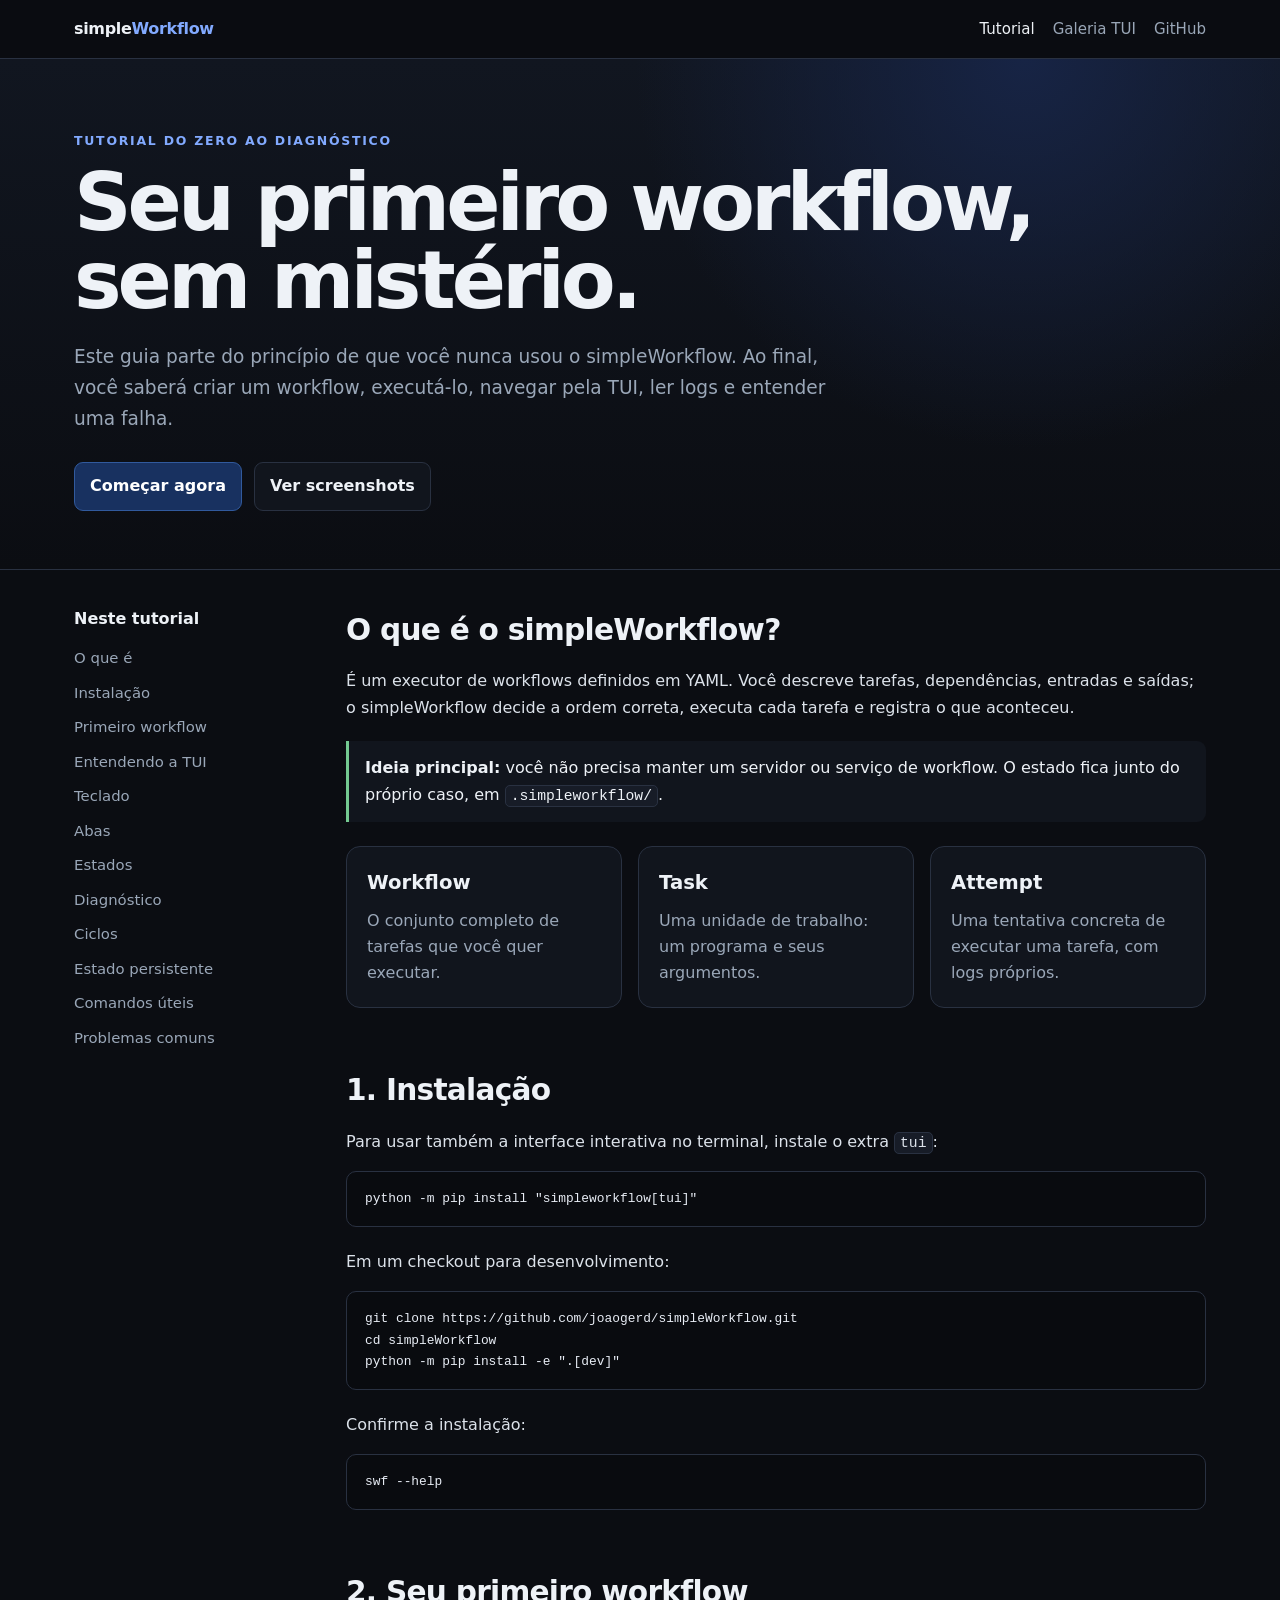
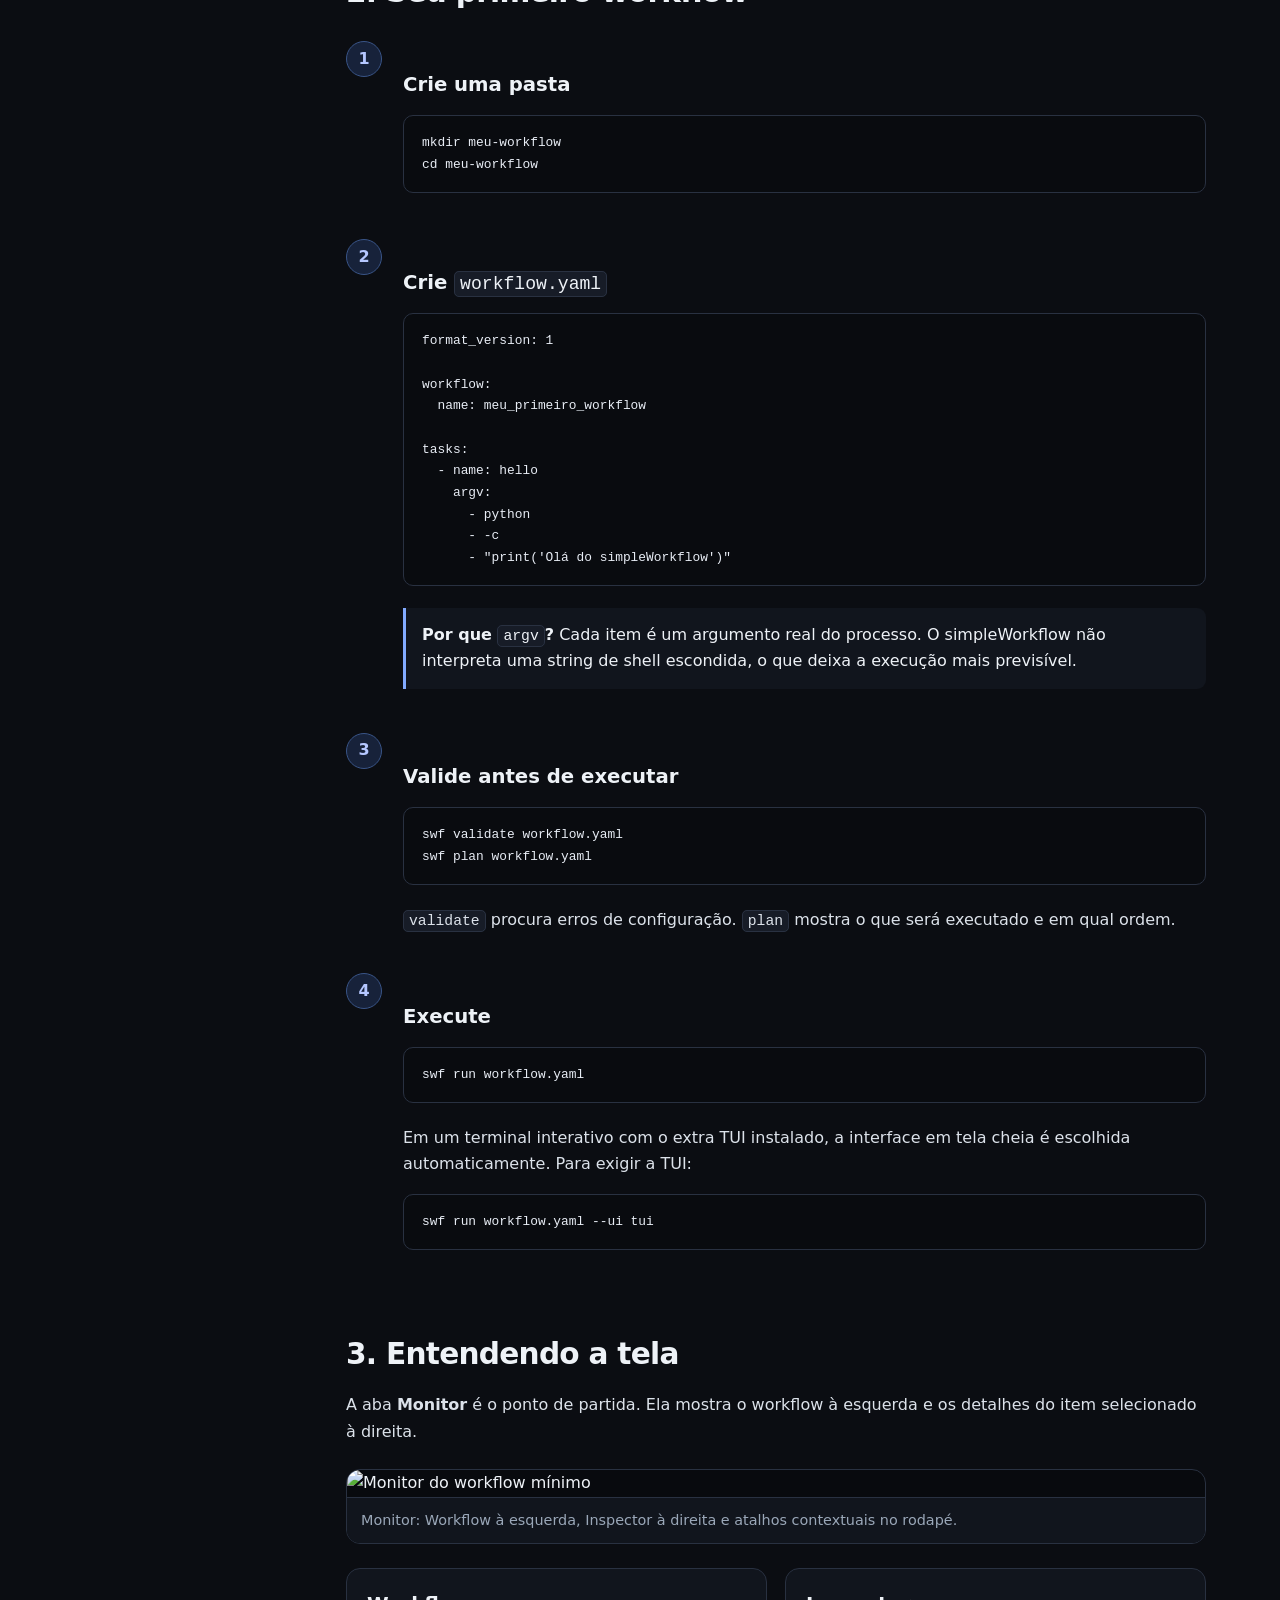
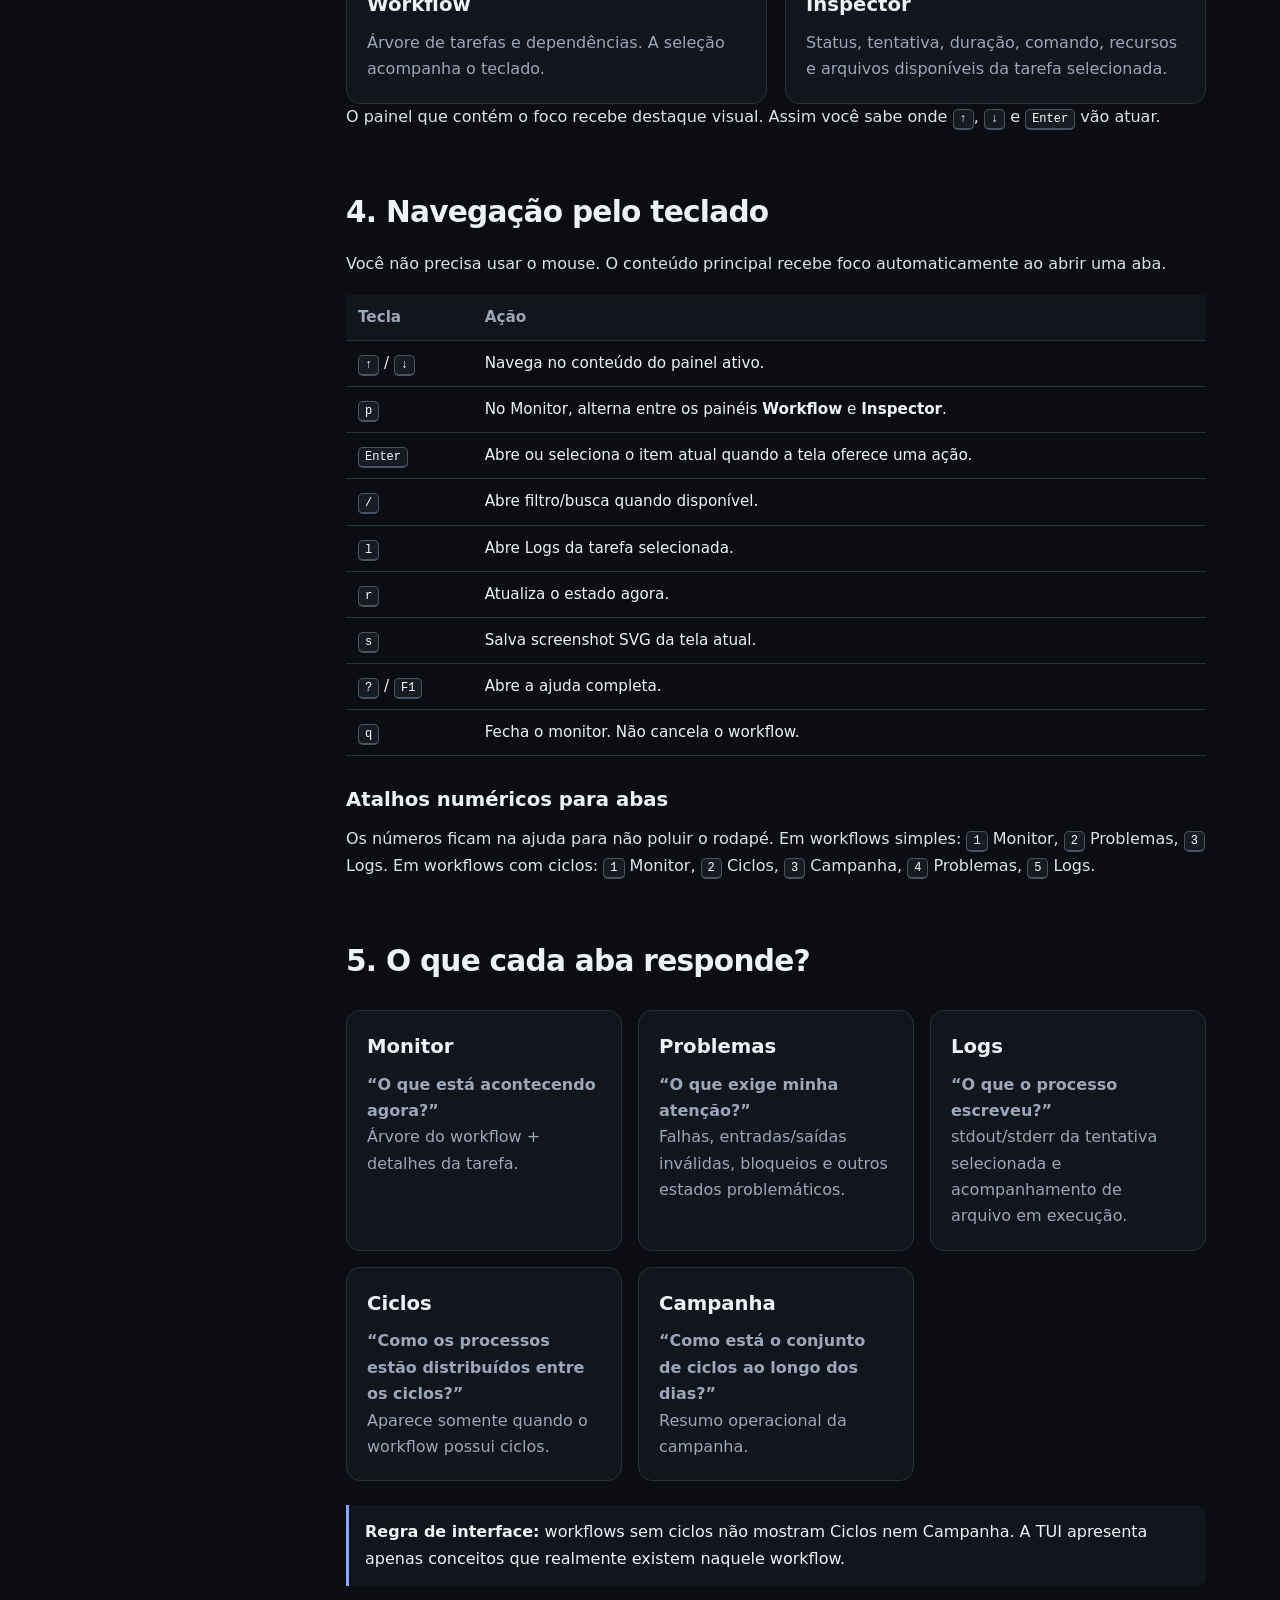
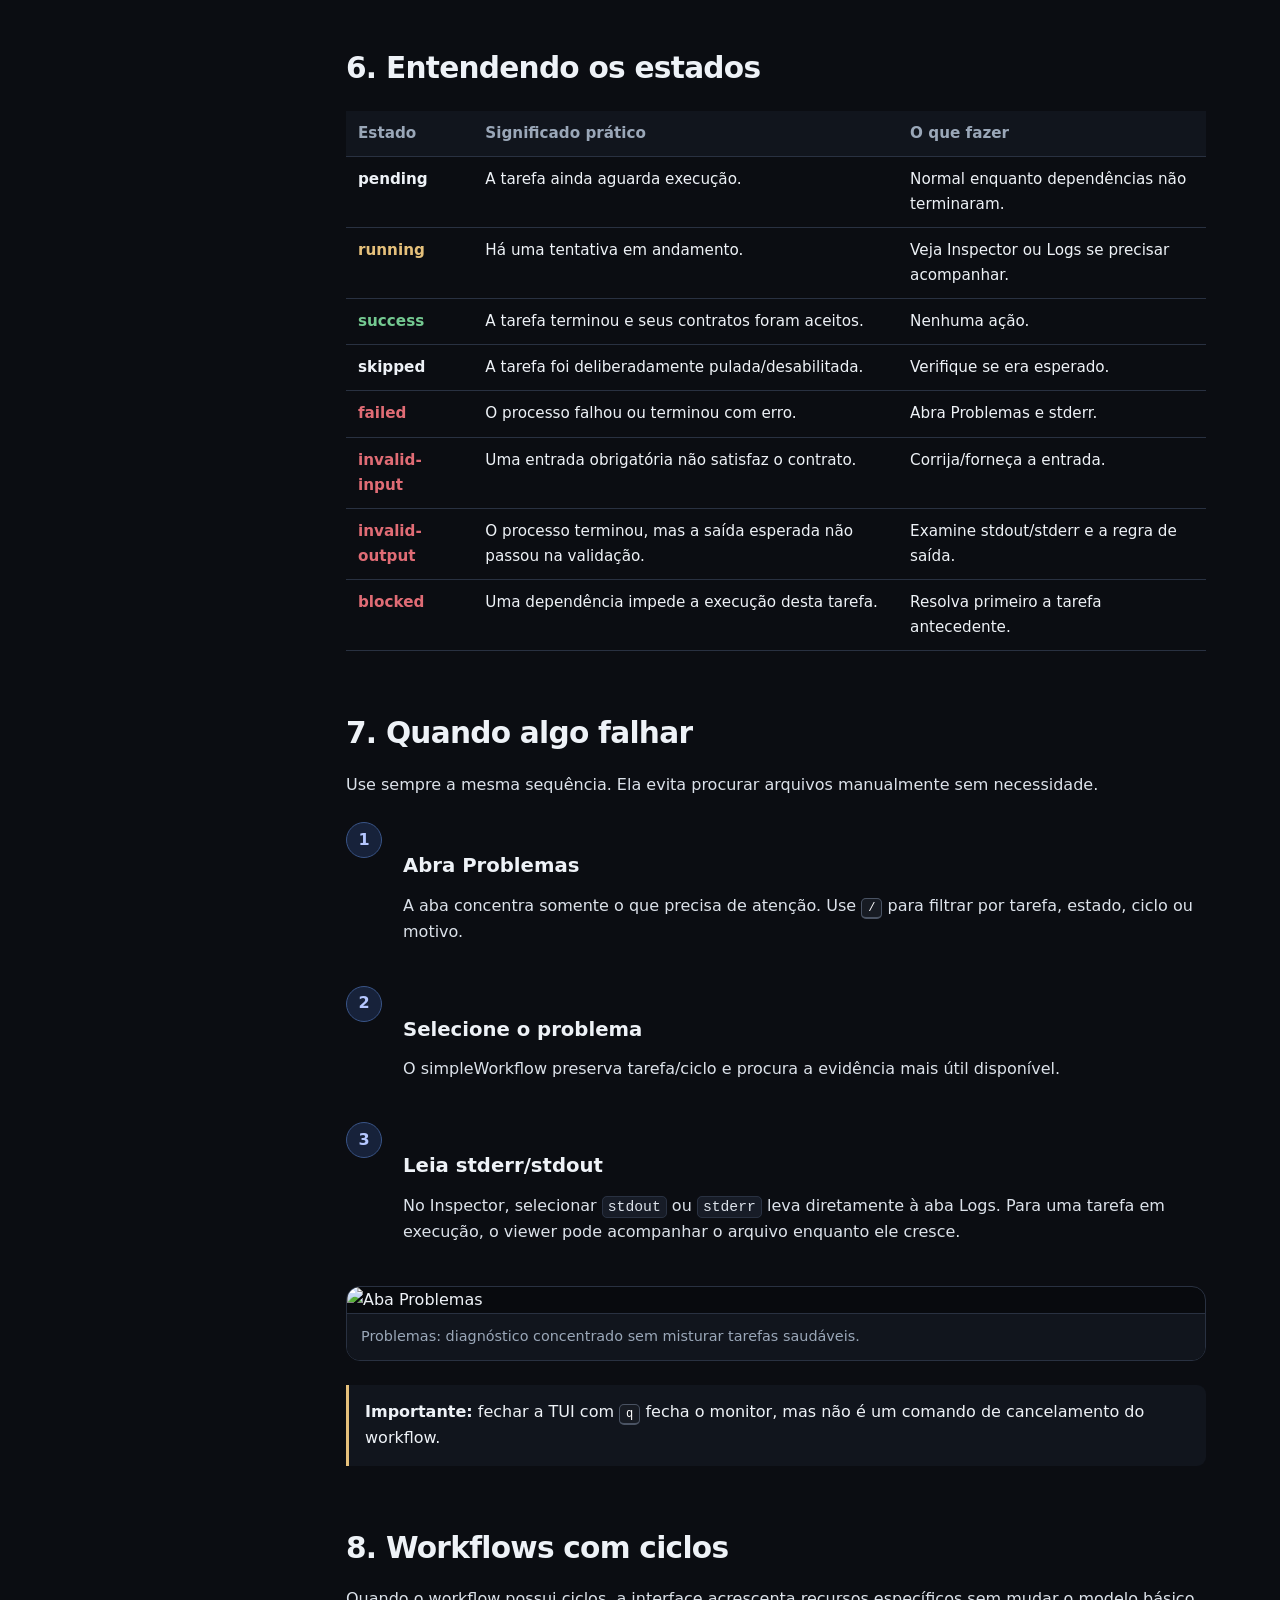
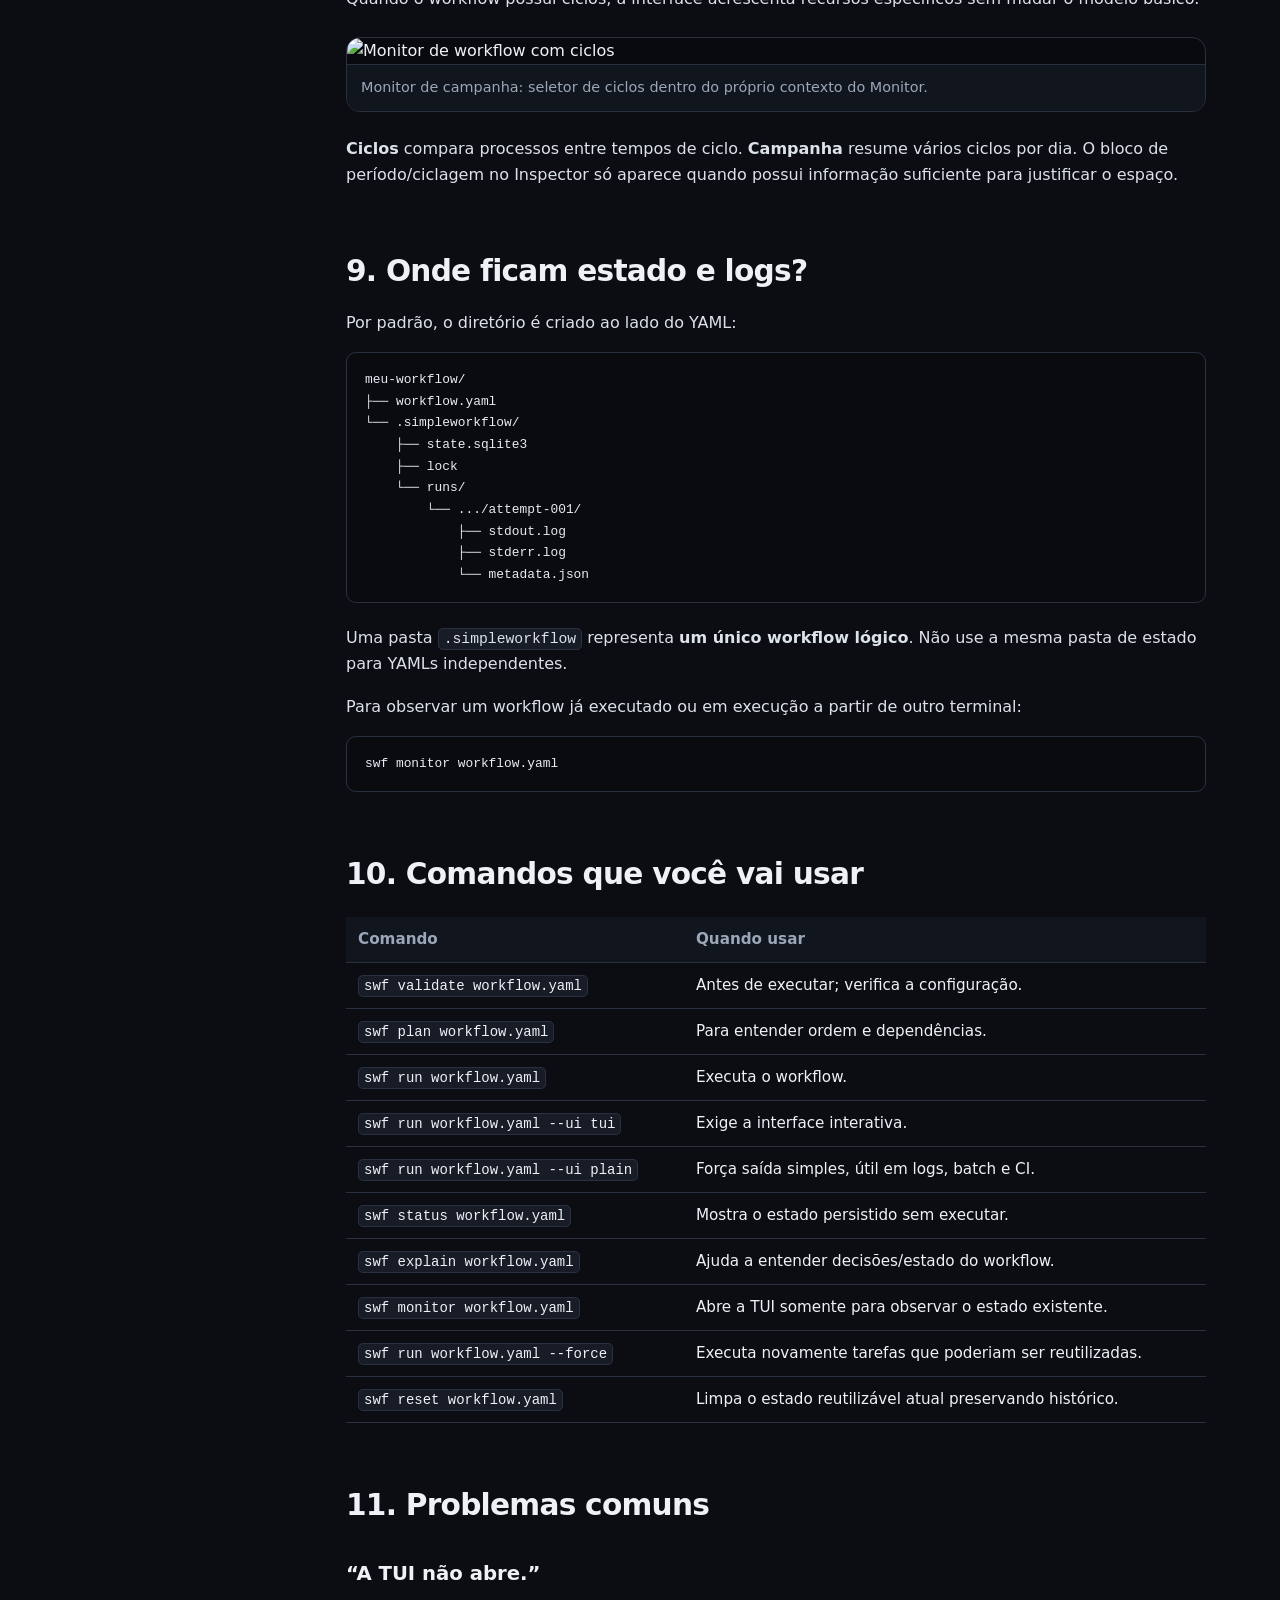
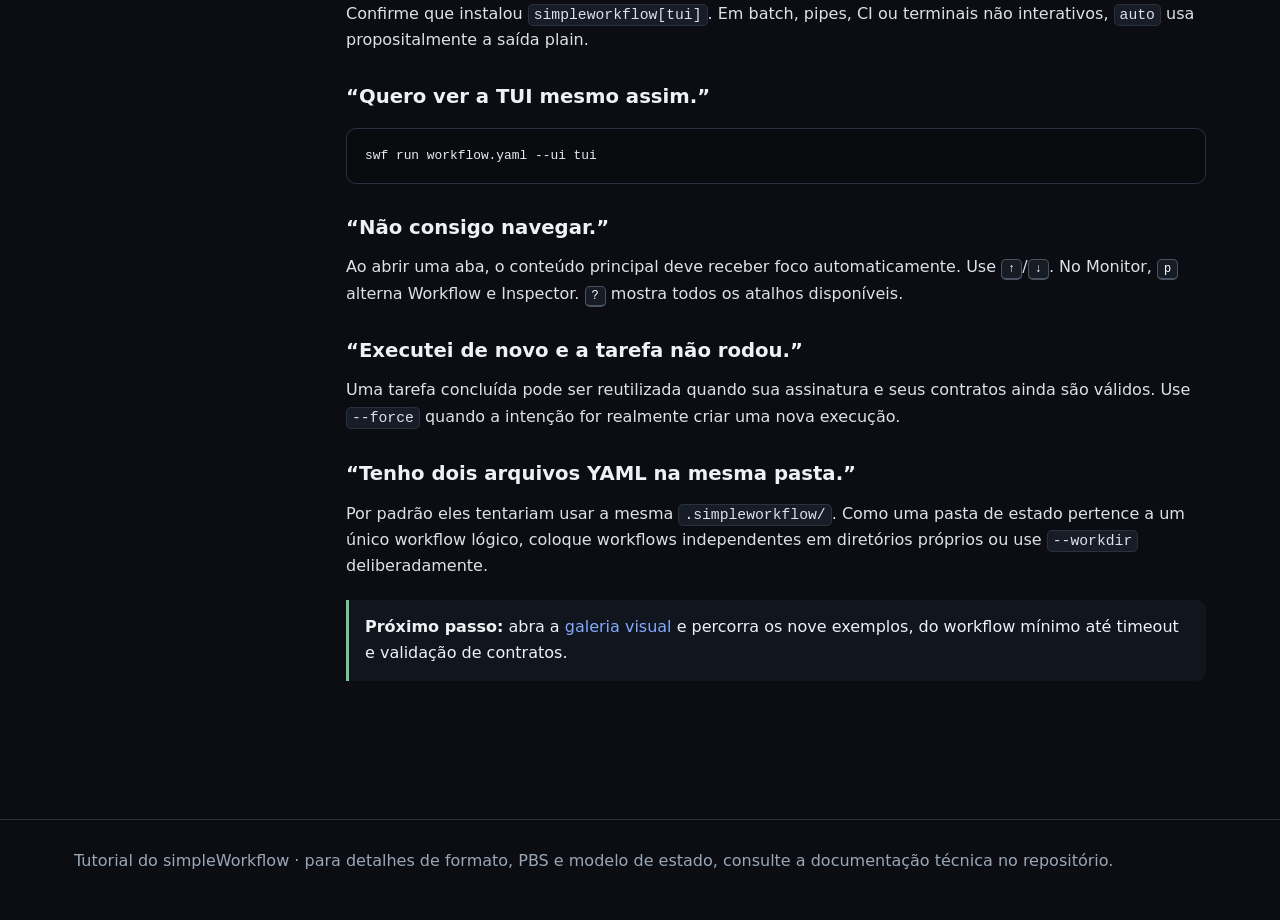
==== docs/tutorial/index.html @ 39079f0e "docs: add beginner friendly HTML tutorial" ====
<!doctype html>
<html lang="pt-BR">
<head>
<meta charset="utf-8"><meta name="viewport" content="width=device-width,initial-scale=1">
<meta name="color-scheme" content="dark">
<title>Tutorial — simpleWorkflow</title>
<link rel="stylesheet" href="../assets/site.css">
</head>
<body>
<nav class="site-nav"><div class="inner">
  <a class="brand" href="../">simple<span>Workflow</span></a>
  <div class="nav-links">
    <a class="active" href="./">Tutorial</a>
    <a href="showcase.html">Galeria TUI</a>
    <a class="optional" href="https://github.com/joaogerd/simpleWorkflow">GitHub</a>
  </div>
</div></nav>
<header class="hero"><div class="inner">
  <div class="eyebrow">Tutorial do zero ao diagnóstico</div>
  <h1>Seu primeiro workflow,<br>sem mistério.</h1>
  <p>Este guia parte do princípio de que você nunca usou o simpleWorkflow. Ao final, você saberá criar um workflow, executá-lo, navegar pela TUI, ler logs e entender uma falha.</p>
  <div class="actions"><a class="button primary" href="#primeiros-passos">Começar agora</a><a class="button" href="showcase.html">Ver screenshots</a></div>
</div></header>
<main><div class="layout">
<aside class="toc">
  <strong>Neste tutorial</strong>
  <a href="#conceito">O que é</a>
  <a href="#instalacao">Instalação</a>
  <a href="#primeiros-passos">Primeiro workflow</a>
  <a href="#tui">Entendendo a TUI</a>
  <a href="#teclado">Teclado</a>
  <a href="#abas">Abas</a>
  <a href="#estados">Estados</a>
  <a href="#diagnostico">Diagnóstico</a>
  <a href="#ciclos">Ciclos</a>
  <a href="#estado">Estado persistente</a>
  <a href="#comandos">Comandos úteis</a>
  <a href="#problemas-comuns">Problemas comuns</a>
</aside>
<article>
<section id="conceito">
<h2>O que é o simpleWorkflow?</h2>
<p>É um executor de workflows definidos em YAML. Você descreve tarefas, dependências, entradas e saídas; o simpleWorkflow decide a ordem correta, executa cada tarefa e registra o que aconteceu.</p>
<div class="callout good"><strong>Ideia principal:</strong> você não precisa manter um servidor ou serviço de workflow. O estado fica junto do próprio caso, em <code>.simpleworkflow/</code>.</div>
<div class="cards">
  <div class="card"><h3>Workflow</h3><p>O conjunto completo de tarefas que você quer executar.</p></div>
  <div class="card"><h3>Task</h3><p>Uma unidade de trabalho: um programa e seus argumentos.</p></div>
  <div class="card"><h3>Attempt</h3><p>Uma tentativa concreta de executar uma tarefa, com logs próprios.</p></div>
</div>
</section>

<section id="instalacao">
<h2>1. Instalação</h2>
<p>Para usar também a interface interativa no terminal, instale o extra <code>tui</code>:</p>
<pre><code>python -m pip install "simpleworkflow[tui]"</code></pre>
<p>Em um checkout para desenvolvimento:</p>
<pre><code>git clone https://github.com/joaogerd/simpleWorkflow.git
cd simpleWorkflow
python -m pip install -e ".[dev]"</code></pre>
<p>Confirme a instalação:</p>
<pre><code>swf --help</code></pre>
</section>

<section id="primeiros-passos">
<h2>2. Seu primeiro workflow</h2>
<div class="step"><div class="step-num">1</div><div><h3>Crie uma pasta</h3><pre><code>mkdir meu-workflow
cd meu-workflow</code></pre></div></div>
<div class="step"><div class="step-num">2</div><div><h3>Crie <code>workflow.yaml</code></h3>
<pre><code>format_version: 1

workflow:
  name: meu_primeiro_workflow

tasks:
  - name: hello
    argv:
      - python
      - -c
      - "print('Olá do simpleWorkflow')"</code></pre>
<div class="callout"><strong>Por que <code>argv</code>?</strong> Cada item é um argumento real do processo. O simpleWorkflow não interpreta uma string de shell escondida, o que deixa a execução mais previsível.</div>
</div></div>
<div class="step"><div class="step-num">3</div><div><h3>Valide antes de executar</h3><pre><code>swf validate workflow.yaml
swf plan workflow.yaml</code></pre><p><code>validate</code> procura erros de configuração. <code>plan</code> mostra o que será executado e em qual ordem.</p></div></div>
<div class="step"><div class="step-num">4</div><div><h3>Execute</h3><pre><code>swf run workflow.yaml</code></pre><p>Em um terminal interativo com o extra TUI instalado, a interface em tela cheia é escolhida automaticamente. Para exigir a TUI:</p><pre><code>swf run workflow.yaml --ui tui</code></pre></div></div>
</section>

<section id="tui">
<h2>3. Entendendo a tela</h2>
<p>A aba <strong>Monitor</strong> é o ponto de partida. Ela mostra o workflow à esquerda e os detalhes do item selecionado à direita.</p>
<figure class="figure"><img src="tui-showcase/01-minimal-monitor.svg" alt="Monitor do workflow mínimo"><figcaption>Monitor: Workflow à esquerda, Inspector à direita e atalhos contextuais no rodapé.</figcaption></figure>
<div class="grid-2">
  <div class="card"><h3>Workflow</h3><p>Árvore de tarefas e dependências. A seleção acompanha o teclado.</p></div>
  <div class="card"><h3>Inspector</h3><p>Status, tentativa, duração, comando, recursos e arquivos disponíveis da tarefa selecionada.</p></div>
</div>
<p>O painel que contém o foco recebe destaque visual. Assim você sabe onde <kbd>↑</kbd>, <kbd>↓</kbd> e <kbd>Enter</kbd> vão atuar.</p>
</section>

<section id="teclado">
<h2>4. Navegação pelo teclado</h2>
<p>Você não precisa usar o mouse. O conteúdo principal recebe foco automaticamente ao abrir uma aba.</p>
<table>
<thead><tr><th>Tecla</th><th>Ação</th></tr></thead>
<tbody>
<tr><td><kbd>↑</kbd> / <kbd>↓</kbd></td><td>Navega no conteúdo do painel ativo.</td></tr>
<tr><td><kbd>p</kbd></td><td>No Monitor, alterna entre os painéis <strong>Workflow</strong> e <strong>Inspector</strong>.</td></tr>
<tr><td><kbd>Enter</kbd></td><td>Abre ou seleciona o item atual quando a tela oferece uma ação.</td></tr>
<tr><td><kbd>/</kbd></td><td>Abre filtro/busca quando disponível.</td></tr>
<tr><td><kbd>l</kbd></td><td>Abre Logs da tarefa selecionada.</td></tr>
<tr><td><kbd>r</kbd></td><td>Atualiza o estado agora.</td></tr>
<tr><td><kbd>s</kbd></td><td>Salva screenshot SVG da tela atual.</td></tr>
<tr><td><kbd>?</kbd> / <kbd>F1</kbd></td><td>Abre a ajuda completa.</td></tr>
<tr><td><kbd>q</kbd></td><td>Fecha o monitor. Não cancela o workflow.</td></tr>
</tbody></table>
<h3>Atalhos numéricos para abas</h3>
<p>Os números ficam na ajuda para não poluir o rodapé. Em workflows simples: <kbd>1</kbd> Monitor, <kbd>2</kbd> Problemas, <kbd>3</kbd> Logs. Em workflows com ciclos: <kbd>1</kbd> Monitor, <kbd>2</kbd> Ciclos, <kbd>3</kbd> Campanha, <kbd>4</kbd> Problemas, <kbd>5</kbd> Logs.</p>
</section>

<section id="abas">
<h2>5. O que cada aba responde?</h2>
<div class="cards">
<div class="card"><h3>Monitor</h3><p><strong>“O que está acontecendo agora?”</strong><br>Árvore do workflow + detalhes da tarefa.</p></div>
<div class="card"><h3>Problemas</h3><p><strong>“O que exige minha atenção?”</strong><br>Falhas, entradas/saídas inválidas, bloqueios e outros estados problemáticos.</p></div>
<div class="card"><h3>Logs</h3><p><strong>“O que o processo escreveu?”</strong><br>stdout/stderr da tentativa selecionada e acompanhamento de arquivo em execução.</p></div>
<div class="card"><h3>Ciclos</h3><p><strong>“Como os processos estão distribuídos entre os ciclos?”</strong><br>Aparece somente quando o workflow possui ciclos.</p></div>
<div class="card"><h3>Campanha</h3><p><strong>“Como está o conjunto de ciclos ao longo dos dias?”</strong><br>Resumo operacional da campanha.</p></div>
</div>
<div class="callout"><strong>Regra de interface:</strong> workflows sem ciclos não mostram Ciclos nem Campanha. A TUI apresenta apenas conceitos que realmente existem naquele workflow.</div>
</section>

<section id="estados">
<h2>6. Entendendo os estados</h2>
<table><thead><tr><th>Estado</th><th>Significado prático</th><th>O que fazer</th></tr></thead><tbody>
<tr><td><span class="status">pending</span></td><td>A tarefa ainda aguarda execução.</td><td>Normal enquanto dependências não terminaram.</td></tr>
<tr><td><span class="status warning">running</span></td><td>Há uma tentativa em andamento.</td><td>Veja Inspector ou Logs se precisar acompanhar.</td></tr>
<tr><td><span class="status success">success</span></td><td>A tarefa terminou e seus contratos foram aceitos.</td><td>Nenhuma ação.</td></tr>
<tr><td><span class="status">skipped</span></td><td>A tarefa foi deliberadamente pulada/desabilitada.</td><td>Verifique se era esperado.</td></tr>
<tr><td><span class="status failure">failed</span></td><td>O processo falhou ou terminou com erro.</td><td>Abra Problemas e stderr.</td></tr>
<tr><td><span class="status failure">invalid-input</span></td><td>Uma entrada obrigatória não satisfaz o contrato.</td><td>Corrija/forneça a entrada.</td></tr>
<tr><td><span class="status failure">invalid-output</span></td><td>O processo terminou, mas a saída esperada não passou na validação.</td><td>Examine stdout/stderr e a regra de saída.</td></tr>
<tr><td><span class="status failure">blocked</span></td><td>Uma dependência impede a execução desta tarefa.</td><td>Resolva primeiro a tarefa antecedente.</td></tr>
</tbody></table>
</section>

<section id="diagnostico">
<h2>7. Quando algo falhar</h2>
<p>Use sempre a mesma sequência. Ela evita procurar arquivos manualmente sem necessidade.</p>
<div class="step"><div class="step-num">1</div><div><h3>Abra Problemas</h3><p>A aba concentra somente o que precisa de atenção. Use <kbd>/</kbd> para filtrar por tarefa, estado, ciclo ou motivo.</p></div></div>
<div class="step"><div class="step-num">2</div><div><h3>Selecione o problema</h3><p>O simpleWorkflow preserva tarefa/ciclo e procura a evidência mais útil disponível.</p></div></div>
<div class="step"><div class="step-num">3</div><div><h3>Leia stderr/stdout</h3><p>No Inspector, selecionar <code>stdout</code> ou <code>stderr</code> leva diretamente à aba Logs. Para uma tarefa em execução, o viewer pode acompanhar o arquivo enquanto ele cresce.</p></div></div>
<figure class="figure"><img src="tui-showcase/05-problems-problems.svg" alt="Aba Problemas"><figcaption>Problemas: diagnóstico concentrado sem misturar tarefas saudáveis.</figcaption></figure>
<div class="callout warn"><strong>Importante:</strong> fechar a TUI com <kbd>q</kbd> fecha o monitor, mas não é um comando de cancelamento do workflow.</div>
</section>

<section id="ciclos">
<h2>8. Workflows com ciclos</h2>
<p>Quando o workflow possui ciclos, a interface acrescenta recursos específicos sem mudar o modelo básico.</p>
<figure class="figure"><img src="tui-showcase/04-campaign-monitor.svg" alt="Monitor de workflow com ciclos"><figcaption>Monitor de campanha: seletor de ciclos dentro do próprio contexto do Monitor.</figcaption></figure>
<p><strong>Ciclos</strong> compara processos entre tempos de ciclo. <strong>Campanha</strong> resume vários ciclos por dia. O bloco de período/ciclagem no Inspector só aparece quando possui informação suficiente para justificar o espaço.</p>
</section>

<section id="estado">
<h2>9. Onde ficam estado e logs?</h2>
<p>Por padrão, o diretório é criado ao lado do YAML:</p>
<pre><code>meu-workflow/
├── workflow.yaml
└── .simpleworkflow/
    ├── state.sqlite3
    ├── lock
    └── runs/
        └── .../attempt-001/
            ├── stdout.log
            ├── stderr.log
            └── metadata.json</code></pre>
<p>Uma pasta <code>.simpleworkflow</code> representa <strong>um único workflow lógico</strong>. Não use a mesma pasta de estado para YAMLs independentes.</p>
<p>Para observar um workflow já executado ou em execução a partir de outro terminal:</p>
<pre><code>swf monitor workflow.yaml</code></pre>
</section>

<section id="comandos">
<h2>10. Comandos que você vai usar</h2>
<table><thead><tr><th>Comando</th><th>Quando usar</th></tr></thead><tbody>
<tr><td><code>swf validate workflow.yaml</code></td><td>Antes de executar; verifica a configuração.</td></tr>
<tr><td><code>swf plan workflow.yaml</code></td><td>Para entender ordem e dependências.</td></tr>
<tr><td><code>swf run workflow.yaml</code></td><td>Executa o workflow.</td></tr>
<tr><td><code>swf run workflow.yaml --ui tui</code></td><td>Exige a interface interativa.</td></tr>
<tr><td><code>swf run workflow.yaml --ui plain</code></td><td>Força saída simples, útil em logs, batch e CI.</td></tr>
<tr><td><code>swf status workflow.yaml</code></td><td>Mostra o estado persistido sem executar.</td></tr>
<tr><td><code>swf explain workflow.yaml</code></td><td>Ajuda a entender decisões/estado do workflow.</td></tr>
<tr><td><code>swf monitor workflow.yaml</code></td><td>Abre a TUI somente para observar o estado existente.</td></tr>
<tr><td><code>swf run workflow.yaml --force</code></td><td>Executa novamente tarefas que poderiam ser reutilizadas.</td></tr>
<tr><td><code>swf reset workflow.yaml</code></td><td>Limpa o estado reutilizável atual preservando histórico.</td></tr>
</tbody></table>
</section>

<section id="problemas-comuns">
<h2>11. Problemas comuns</h2>
<h3>“A TUI não abre.”</h3>
<p>Confirme que instalou <code>simpleworkflow[tui]</code>. Em batch, pipes, CI ou terminais não interativos, <code>auto</code> usa propositalmente a saída plain.</p>
<h3>“Quero ver a TUI mesmo assim.”</h3>
<pre><code>swf run workflow.yaml --ui tui</code></pre>
<h3>“Não consigo navegar.”</h3>
<p>Ao abrir uma aba, o conteúdo principal deve receber foco automaticamente. Use <kbd>↑</kbd>/<kbd>↓</kbd>. No Monitor, <kbd>p</kbd> alterna Workflow e Inspector. <kbd>?</kbd> mostra todos os atalhos disponíveis.</p>
<h3>“Executei de novo e a tarefa não rodou.”</h3>
<p>Uma tarefa concluída pode ser reutilizada quando sua assinatura e seus contratos ainda são válidos. Use <code>--force</code> quando a intenção for realmente criar uma nova execução.</p>
<h3>“Tenho dois arquivos YAML na mesma pasta.”</h3>
<p>Por padrão eles tentariam usar a mesma <code>.simpleworkflow/</code>. Como uma pasta de estado pertence a um único workflow lógico, coloque workflows independentes em diretórios próprios ou use <code>--workdir</code> deliberadamente.</p>
<div class="callout good"><strong>Próximo passo:</strong> abra a <a href="showcase.html">galeria visual</a> e percorra os nove exemplos, do workflow mínimo até timeout e validação de contratos.</div>
</section>
</article>
</div></main>
<footer><div class="inner">Tutorial do simpleWorkflow · para detalhes de formato, PBS e modelo de estado, consulte a documentação técnica no repositório.</div></footer>
</body></html>
---- docs/assets/site.css ----
:root{
  --bg:#0b0d12;--surface:#11151d;--surface-2:#171c27;--line:#293141;
  --text:#eef2f7;--muted:#9aa7b8;--accent:#82aaff;--accent-2:#b5c7ff;
  --good:#74c991;--warn:#e5c07b;--bad:#e06c75;--code:#090b0f;
  --max:1180px;--radius:14px;
}
*{box-sizing:border-box}
html{scroll-behavior:smooth}
body{margin:0;background:var(--bg);color:var(--text);font:16px/1.65 system-ui,-apple-system,BlinkMacSystemFont,"Segoe UI",sans-serif}
a{color:var(--accent);text-decoration:none}a:hover{text-decoration:underline}
.site-nav{position:sticky;top:0;z-index:20;border-bottom:1px solid var(--line);background:rgba(11,13,18,.94);backdrop-filter:blur(12px)}
.site-nav .inner{max-width:var(--max);margin:auto;min-height:58px;padding:0 24px;display:flex;align-items:center;gap:24px}
.brand{font-weight:800;color:var(--text);letter-spacing:-.02em}.brand span{color:var(--accent)}
.nav-links{display:flex;gap:18px;margin-left:auto}.nav-links a{color:var(--muted);font-size:.94rem}.nav-links a.active,.nav-links a:hover{color:var(--text);text-decoration:none}
.hero{border-bottom:1px solid var(--line);background:radial-gradient(circle at 80% 0%,#172445 0,transparent 34%),linear-gradient(180deg,#111620,var(--bg))}
.hero .inner{max-width:var(--max);margin:auto;padding:72px 24px 58px}
.eyebrow{text-transform:uppercase;letter-spacing:.14em;color:var(--accent);font-weight:750;font-size:.78rem}
h1{font-size:clamp(2.45rem,7vw,5rem);line-height:.98;letter-spacing:-.05em;margin:12px 0 22px}
.hero p{max-width:790px;font-size:1.16rem;color:var(--muted);margin:0}
.actions{display:flex;gap:12px;flex-wrap:wrap;margin-top:28px}
.button{display:inline-block;padding:10px 15px;border-radius:9px;border:1px solid var(--line);background:var(--surface);color:var(--text);font-weight:650}
.button.primary{background:#183160;border-color:#315a9d;color:#fff}.button:hover{text-decoration:none;filter:brightness(1.08)}
main{max-width:var(--max);margin:auto;padding:36px 24px 80px}
.layout{display:grid;grid-template-columns:230px minmax(0,1fr);gap:42px}
.toc{position:sticky;top:82px;align-self:start}.toc strong{display:block;margin-bottom:9px}.toc a{display:block;color:var(--muted);padding:5px 0;font-size:.93rem}.toc a:hover{color:var(--text);text-decoration:none}
article{min-width:0}article section{scroll-margin-top:80px;margin-bottom:58px}
h2{font-size:1.85rem;letter-spacing:-.025em;margin:0 0 14px}h3{font-size:1.23rem;margin:28px 0 10px}
p{margin:0 0 16px;color:#dce2ea}.muted{color:var(--muted)}
.cards{display:grid;grid-template-columns:repeat(auto-fit,minmax(240px,1fr));gap:16px;margin:24px 0}
.card{border:1px solid var(--line);background:var(--surface);border-radius:var(--radius);padding:20px}.card h3{margin:0 0 8px}.card p{color:var(--muted);margin:0}
.step{display:grid;grid-template-columns:42px 1fr;gap:15px;margin:24px 0}.step-num{width:36px;height:36px;border:1px solid #395487;background:#17223a;border-radius:50%;display:grid;place-items:center;font-weight:800;color:var(--accent-2)}
pre{margin:14px 0 22px;background:var(--code);border:1px solid var(--line);border-radius:10px;padding:16px 18px;overflow:auto;color:#e8edf5;font:14px/1.55 ui-monospace,SFMono-Regular,Menlo,Consolas,monospace}
code{background:var(--surface-2);border:1px solid var(--line);border-radius:5px;padding:2px 5px;font: .92em ui-monospace,SFMono-Regular,Menlo,Consolas,monospace}pre code{background:none;border:0;padding:0}
.callout{border-left:3px solid var(--accent);background:var(--surface);padding:14px 16px;border-radius:0 9px 9px 0;margin:20px 0}.callout.warn{border-left-color:var(--warn)}.callout.good{border-left-color:var(--good)}
table{border-collapse:collapse;width:100%;margin:18px 0 26px;font-size:.95rem}th,td{border-bottom:1px solid var(--line);padding:10px 12px;text-align:left;vertical-align:top}th{color:var(--muted);font-weight:650;background:var(--surface)}
kbd{font:12px ui-monospace,SFMono-Regular,Menlo,monospace;border:1px solid #4a5363;border-bottom-width:2px;border-radius:5px;background:#171b23;color:#fff;padding:2px 6px;white-space:nowrap}
.figure{border:1px solid var(--line);background:#080a0e;border-radius:var(--radius);overflow:hidden;margin:24px 0}.figure img{display:block;width:100%;height:auto}.figure figcaption{border-top:1px solid var(--line);padding:11px 14px;color:var(--muted);font-size:.9rem;background:var(--surface)}
.grid-2{display:grid;grid-template-columns:repeat(2,minmax(0,1fr));gap:18px}
.status{font-weight:700}.success{color:var(--good)}.warning{color:var(--warn)}.failure{color:var(--bad)}
footer{border-top:1px solid var(--line);color:var(--muted)}footer .inner{max-width:var(--max);margin:auto;padding:28px 24px 46px}
.shots{display:grid;grid-template-columns:repeat(auto-fit,minmax(min(100%,520px),1fr));gap:20px}.shot{margin:0;border:1px solid var(--line);background:var(--surface);border-radius:var(--radius);overflow:hidden}.shot img{display:block;width:100%;height:auto}.shot figcaption{display:flex;justify-content:space-between;gap:10px;border-top:1px solid var(--line);padding:11px 13px;color:var(--muted)}.case{padding:34px 0;border-bottom:1px solid var(--line)}.case-heading{display:flex;gap:15px;align-items:flex-start;margin-bottom:20px}.case-number{min-width:42px;height:42px;border:1px solid var(--line);border-radius:10px;display:grid;place-items:center;background:var(--surface);color:var(--accent-2);font-weight:800}
@media(max-width:820px){.layout{grid-template-columns:1fr}.toc{position:static;border-bottom:1px solid var(--line);padding-bottom:24px}.grid-2{grid-template-columns:1fr}.nav-links{gap:10px}.site-nav .inner{padding:0 16px}.hero .inner,main{padding-left:18px;padding-right:18px}}
@media(max-width:570px){.nav-links a.optional{display:none}h1{font-size:2.7rem}.hero .inner{padding-top:52px}.shot figcaption{flex-direction:column}}
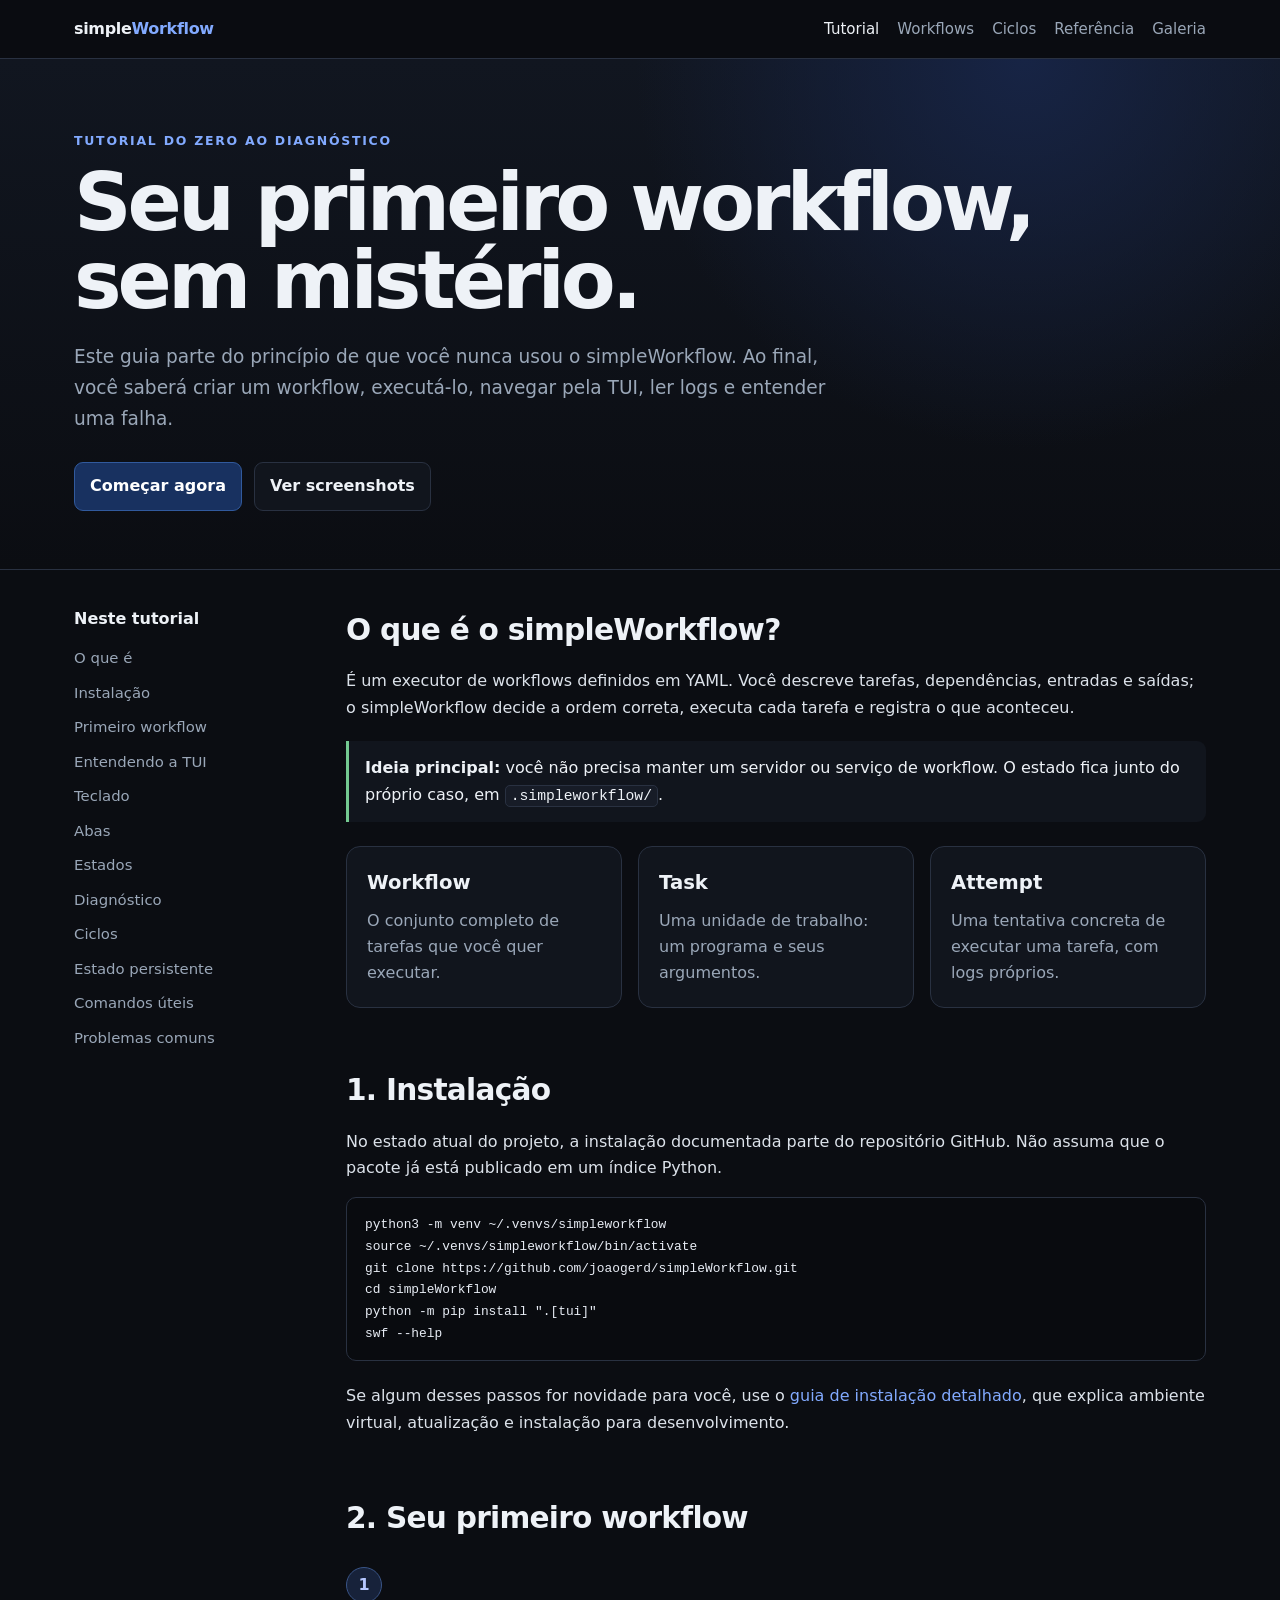
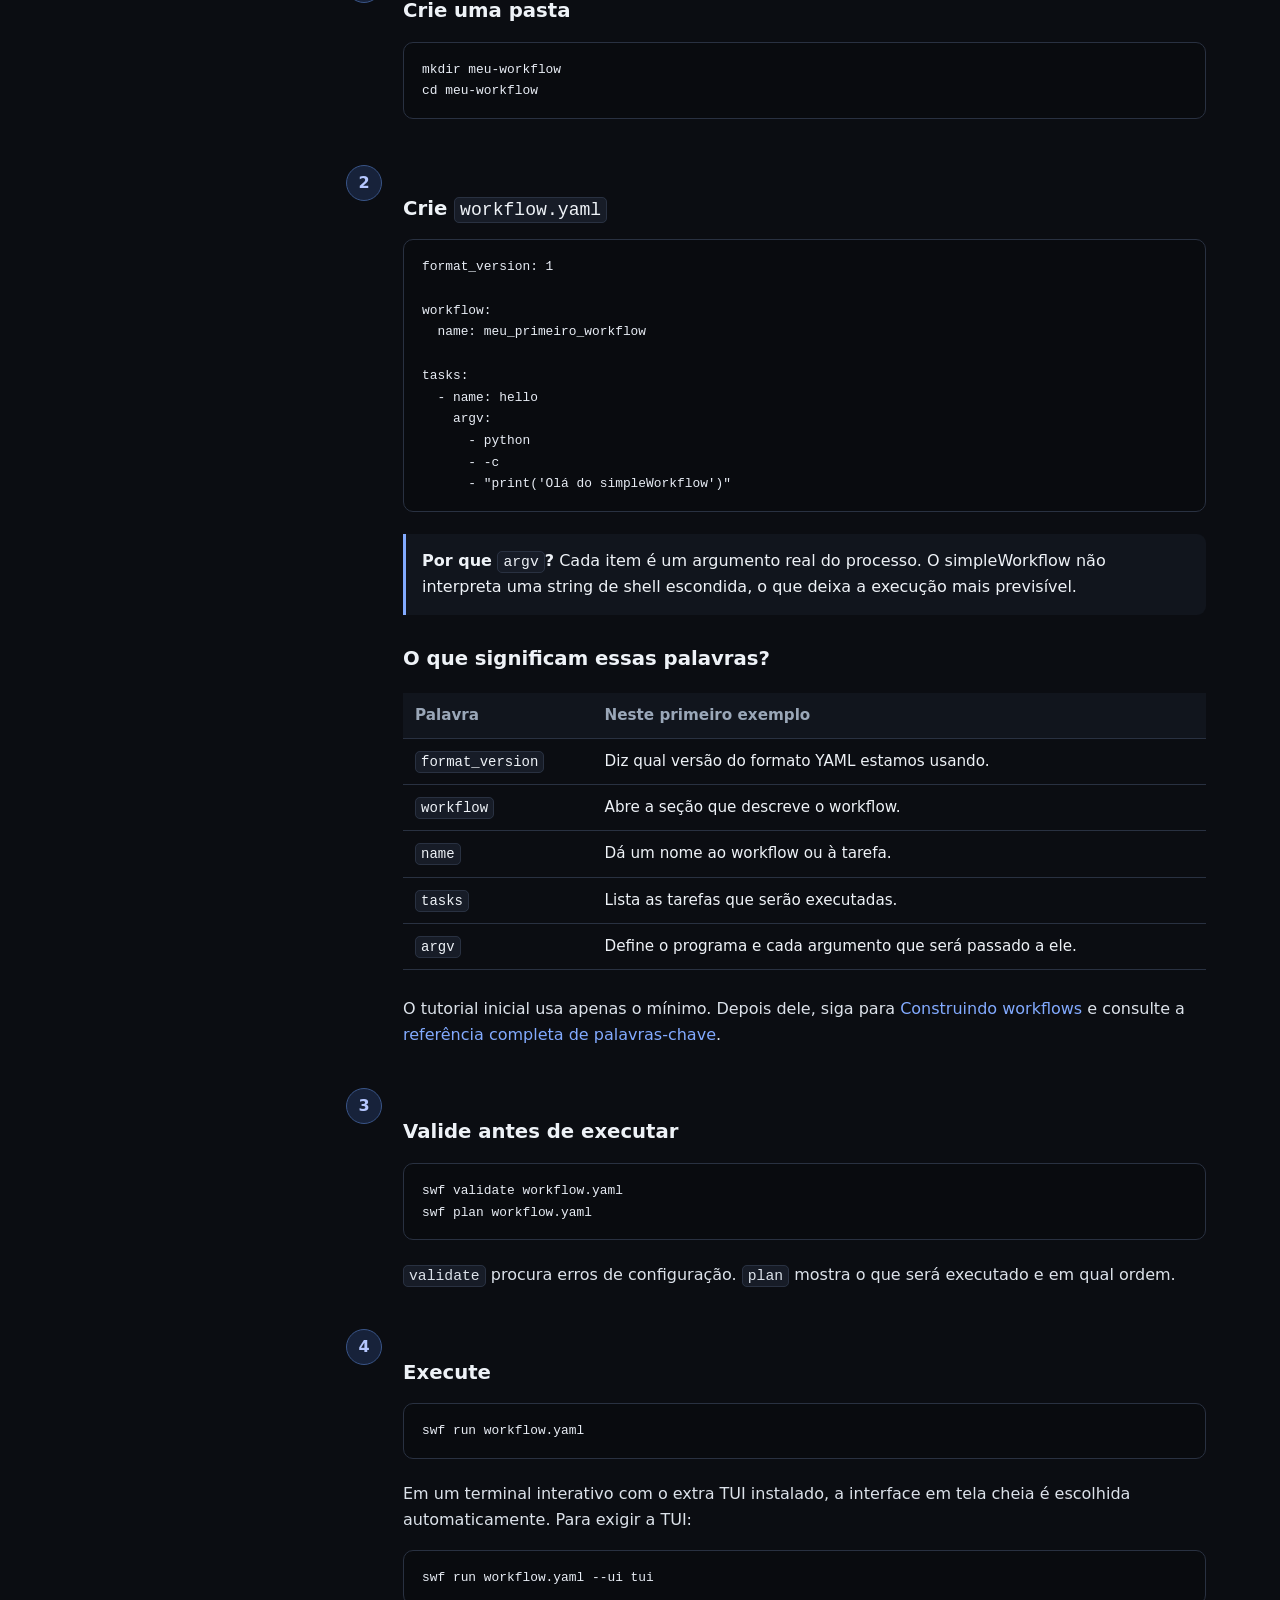
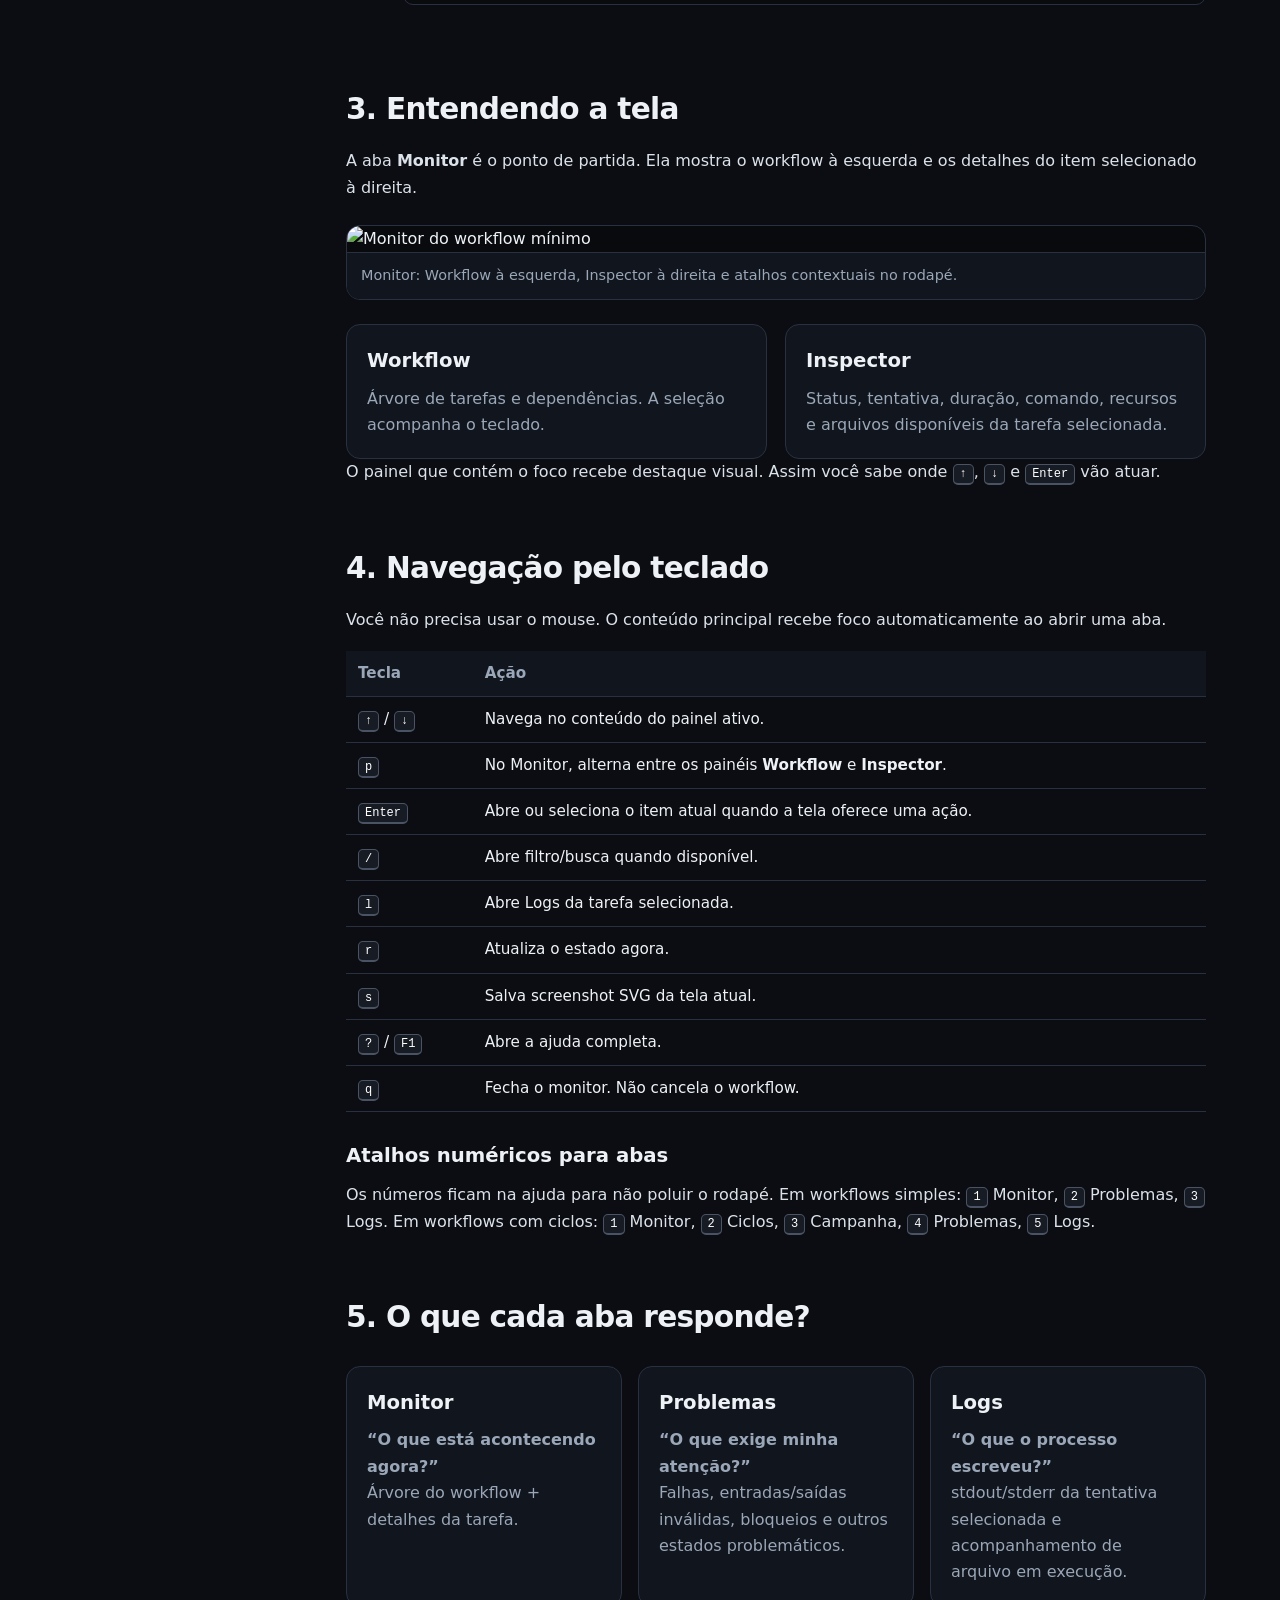
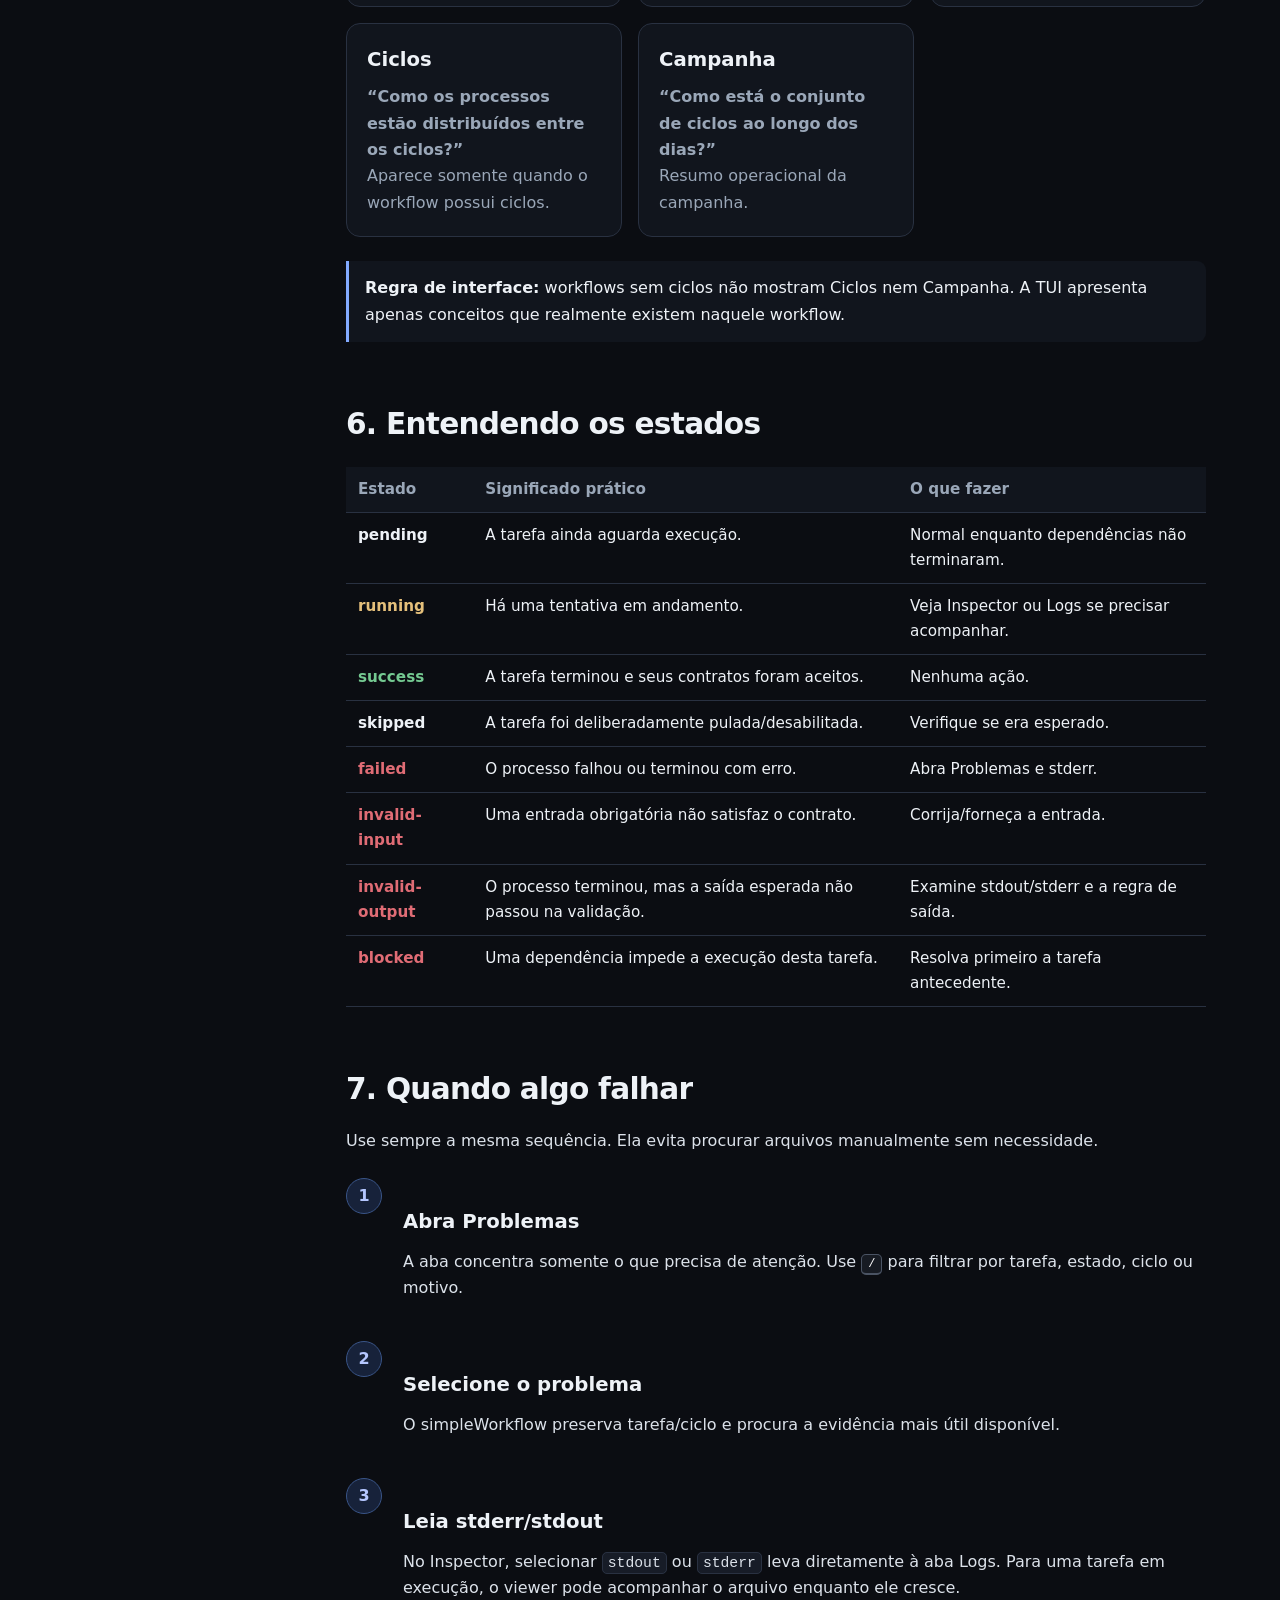
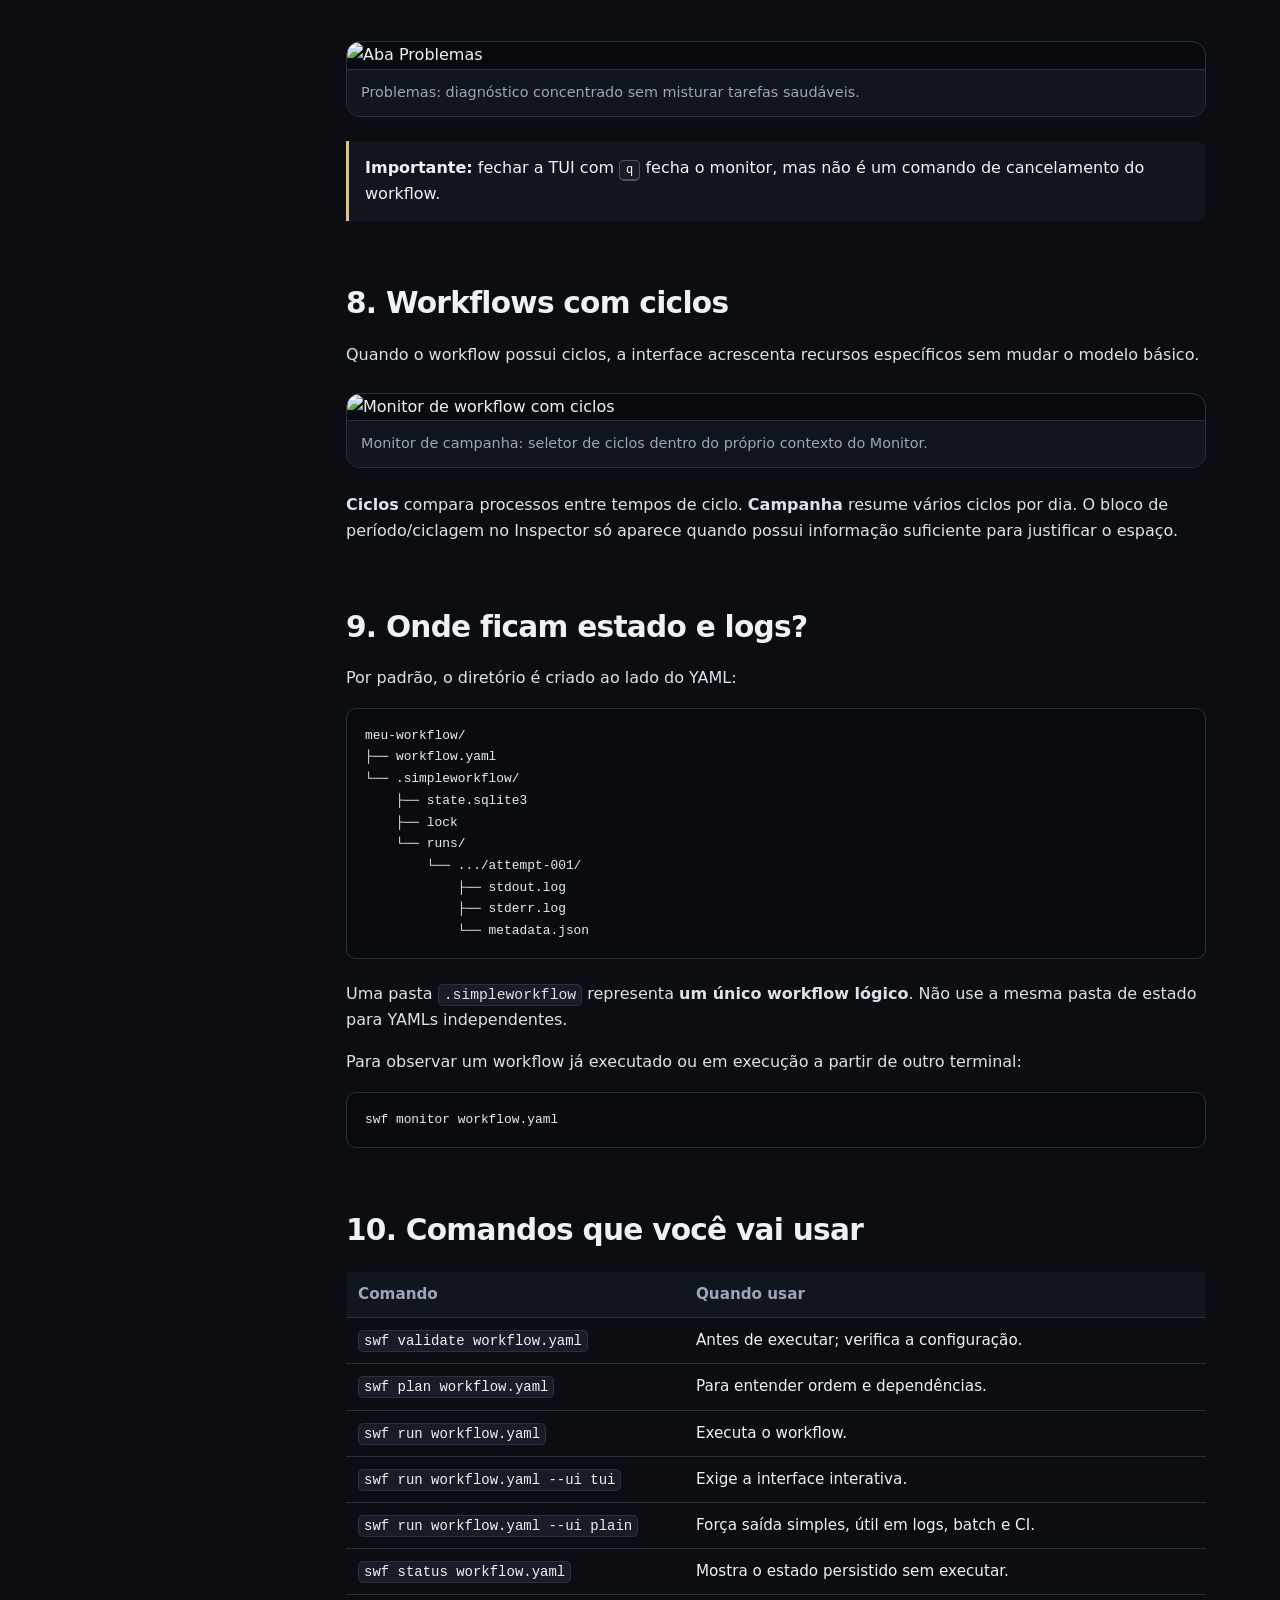
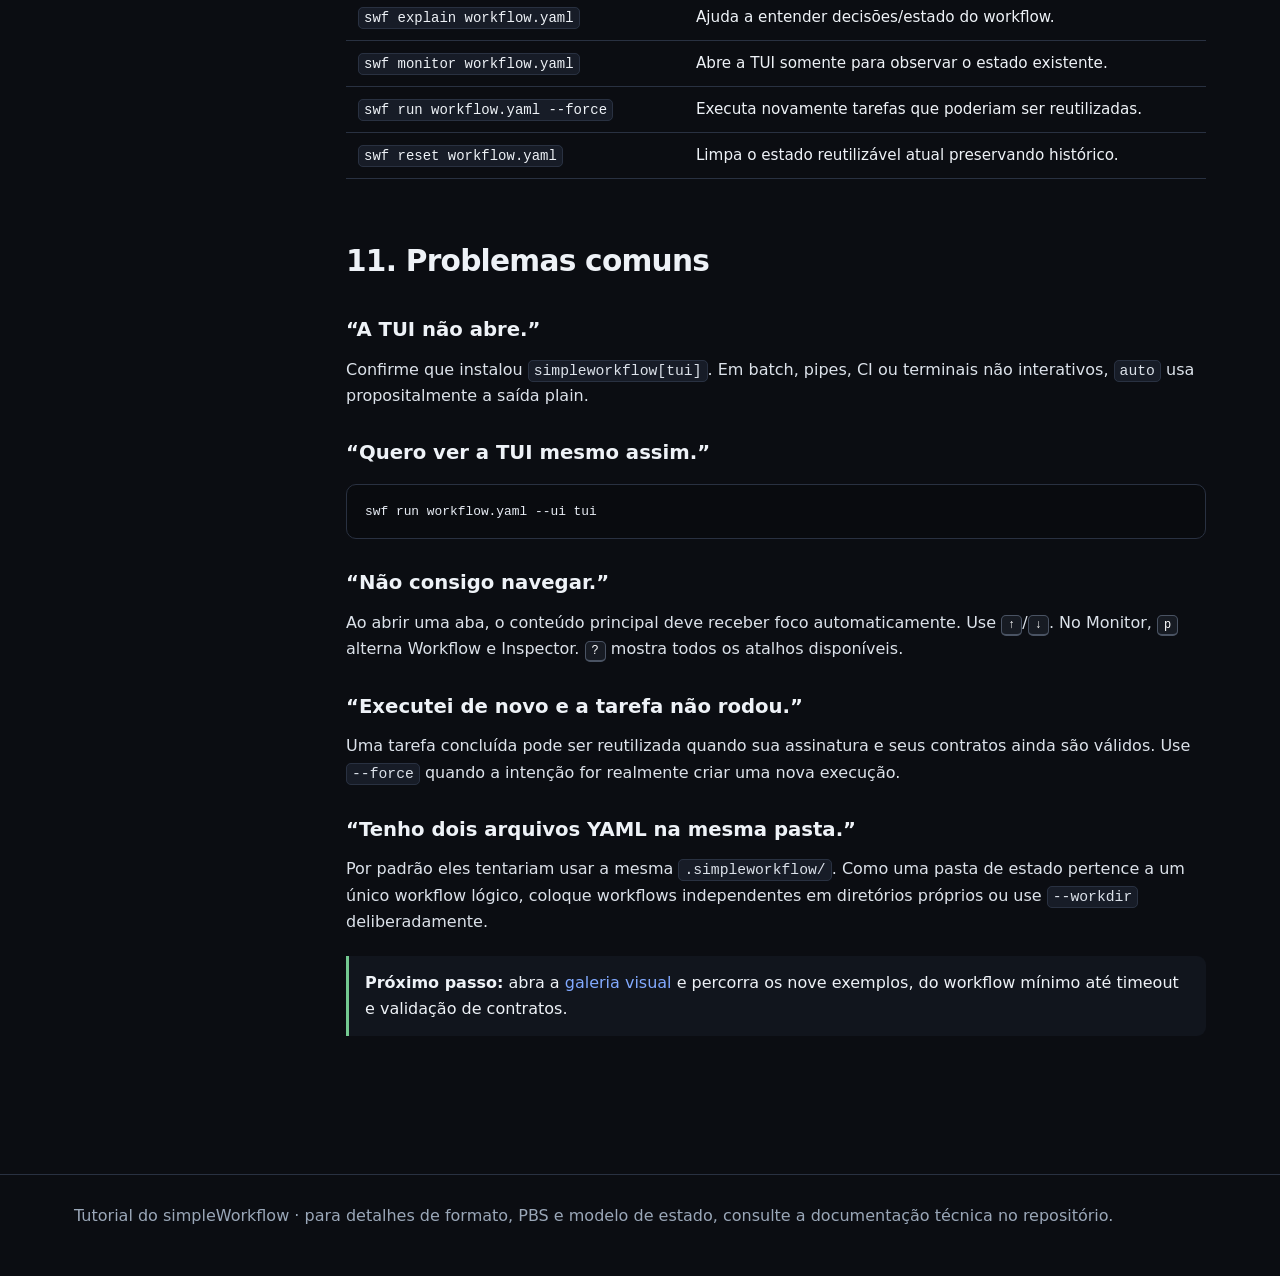
==== commit e681e7f2: "docs: correct beginner installation and explain first YAML keywords" ====
--- a/docs/tutorial/index.html
+++ b/docs/tutorial/index.html
@@ -11,8 +11,10 @@
   <a class="brand" href="../">simple<span>Workflow</span></a>
   <div class="nav-links">
     <a class="active" href="./">Tutorial</a>
-    <a href="showcase.html">Galeria TUI</a>
-    <a class="optional" href="https://github.com/joaogerd/simpleWorkflow">GitHub</a>
+    <a href="workflows.html">Workflows</a>
+    <a href="cycles.html">Ciclos</a>
+    <a href="../reference/yaml.html">Referência</a>
+    <a class="optional" href="showcase.html">Galeria</a>
   </div>
 </div></nav>
 <header class="hero"><div class="inner">
@@ -51,14 +53,14 @@
 
 <section id="instalacao">
 <h2>1. Instalação</h2>
-<p>Para usar também a interface interativa no terminal, instale o extra <code>tui</code>:</p>
-<pre><code>python -m pip install "simpleworkflow[tui]"</code></pre>
-<p>Em um checkout para desenvolvimento:</p>
-<pre><code>git clone https://github.com/joaogerd/simpleWorkflow.git
+<p>No estado atual do projeto, a instalação documentada parte do repositório GitHub. Não assuma que o pacote já está publicado em um índice Python.</p>
+<pre><code>python3 -m venv ~/.venvs/simpleworkflow
+source ~/.venvs/simpleworkflow/bin/activate
+git clone https://github.com/joaogerd/simpleWorkflow.git
 cd simpleWorkflow
-python -m pip install -e ".[dev]"</code></pre>
-<p>Confirme a instalação:</p>
-<pre><code>swf --help</code></pre>
+python -m pip install ".[tui]"
+swf --help</code></pre>
+<p>Se algum desses passos for novidade para você, use o <a href="install.html">guia de instalação detalhado</a>, que explica ambiente virtual, atualização e instalação para desenvolvimento.</p>
 </section>
 
 <section id="primeiros-passos">
@@ -78,6 +80,15 @@
       - -c
       - "print('Olá do simpleWorkflow')"</code></pre>
 <div class="callout"><strong>Por que <code>argv</code>?</strong> Cada item é um argumento real do processo. O simpleWorkflow não interpreta uma string de shell escondida, o que deixa a execução mais previsível.</div>
+<h3>O que significam essas palavras?</h3>
+<table><thead><tr><th>Palavra</th><th>Neste primeiro exemplo</th></tr></thead><tbody>
+<tr><td><code>format_version</code></td><td>Diz qual versão do formato YAML estamos usando.</td></tr>
+<tr><td><code>workflow</code></td><td>Abre a seção que descreve o workflow.</td></tr>
+<tr><td><code>name</code></td><td>Dá um nome ao workflow ou à tarefa.</td></tr>
+<tr><td><code>tasks</code></td><td>Lista as tarefas que serão executadas.</td></tr>
+<tr><td><code>argv</code></td><td>Define o programa e cada argumento que será passado a ele.</td></tr>
+</tbody></table>
+<p>O tutorial inicial usa apenas o mínimo. Depois dele, siga para <a href="workflows.html">Construindo workflows</a> e consulte a <a href="../reference/yaml.html">referência completa de palavras-chave</a>.</p>
 </div></div>
 <div class="step"><div class="step-num">3</div><div><h3>Valide antes de executar</h3><pre><code>swf validate workflow.yaml
 swf plan workflow.yaml</code></pre><p><code>validate</code> procura erros de configuração. <code>plan</code> mostra o que será executado e em qual ordem.</p></div></div>
